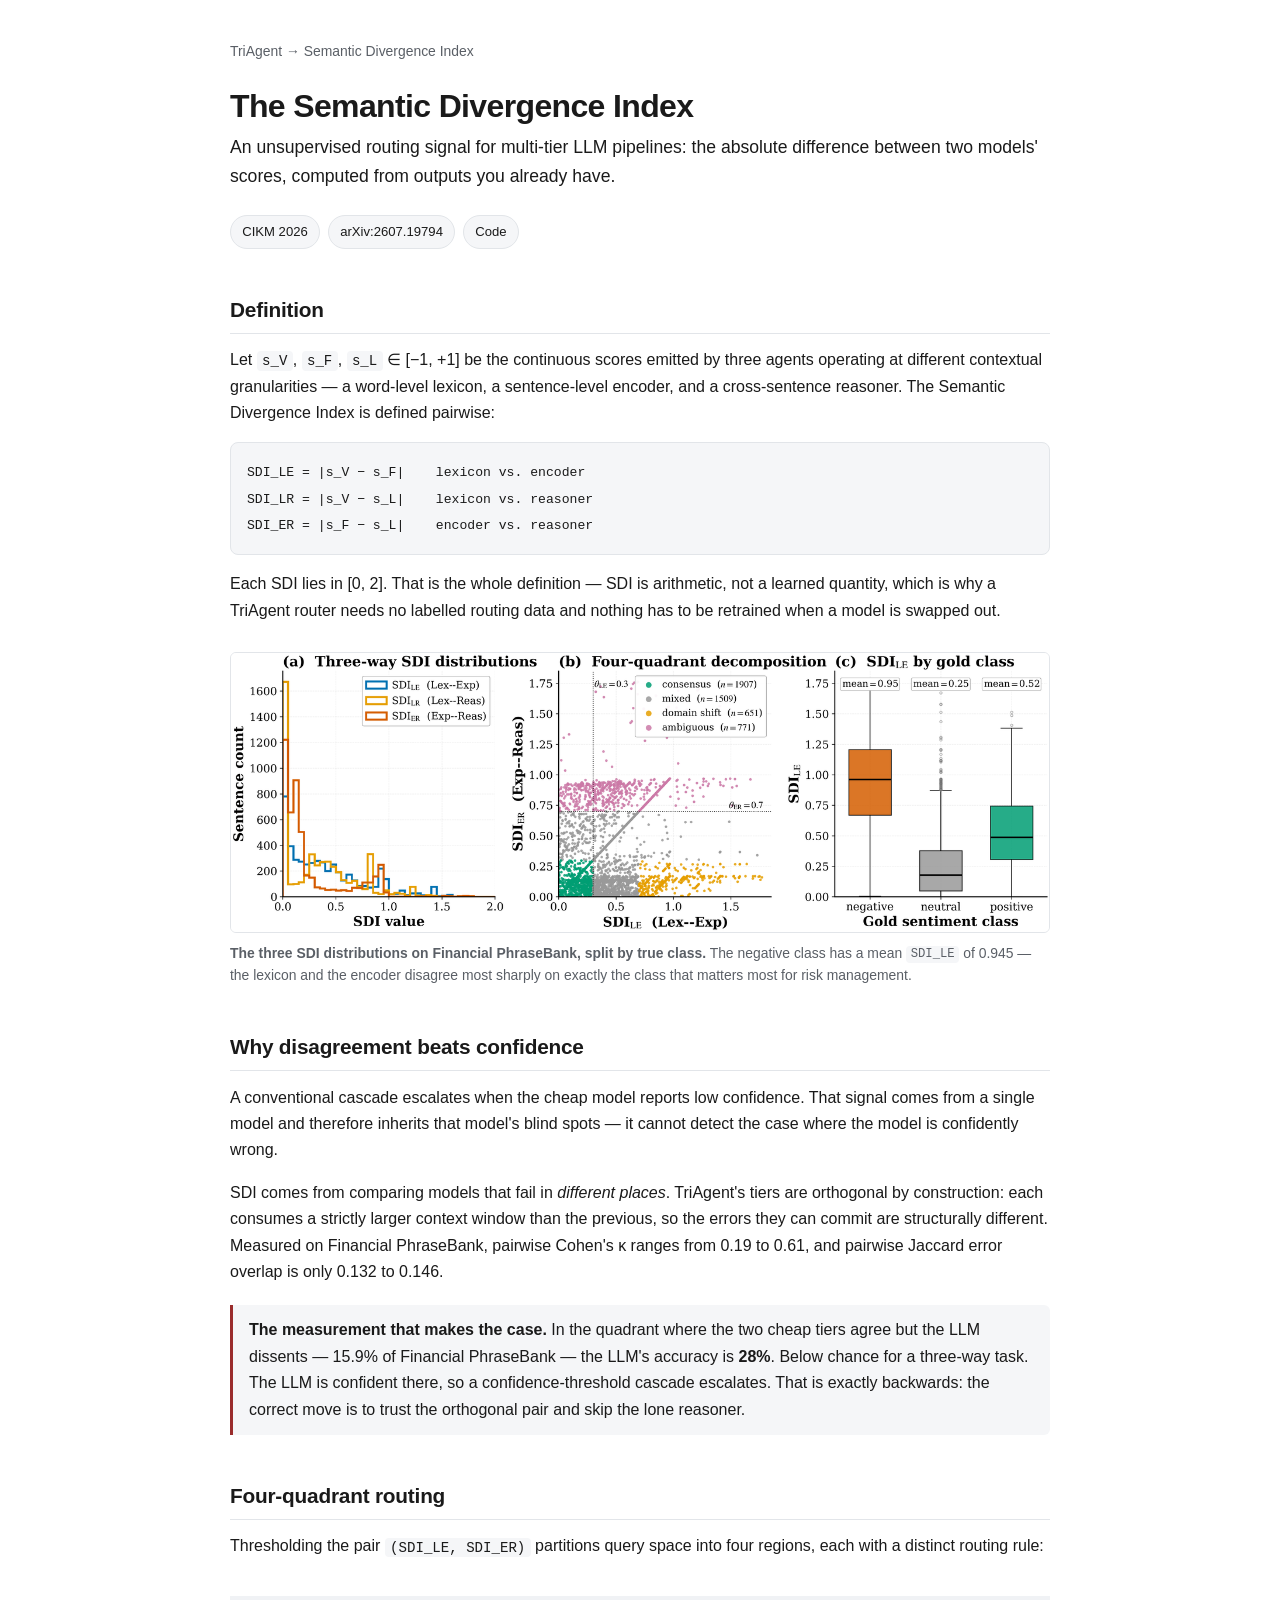
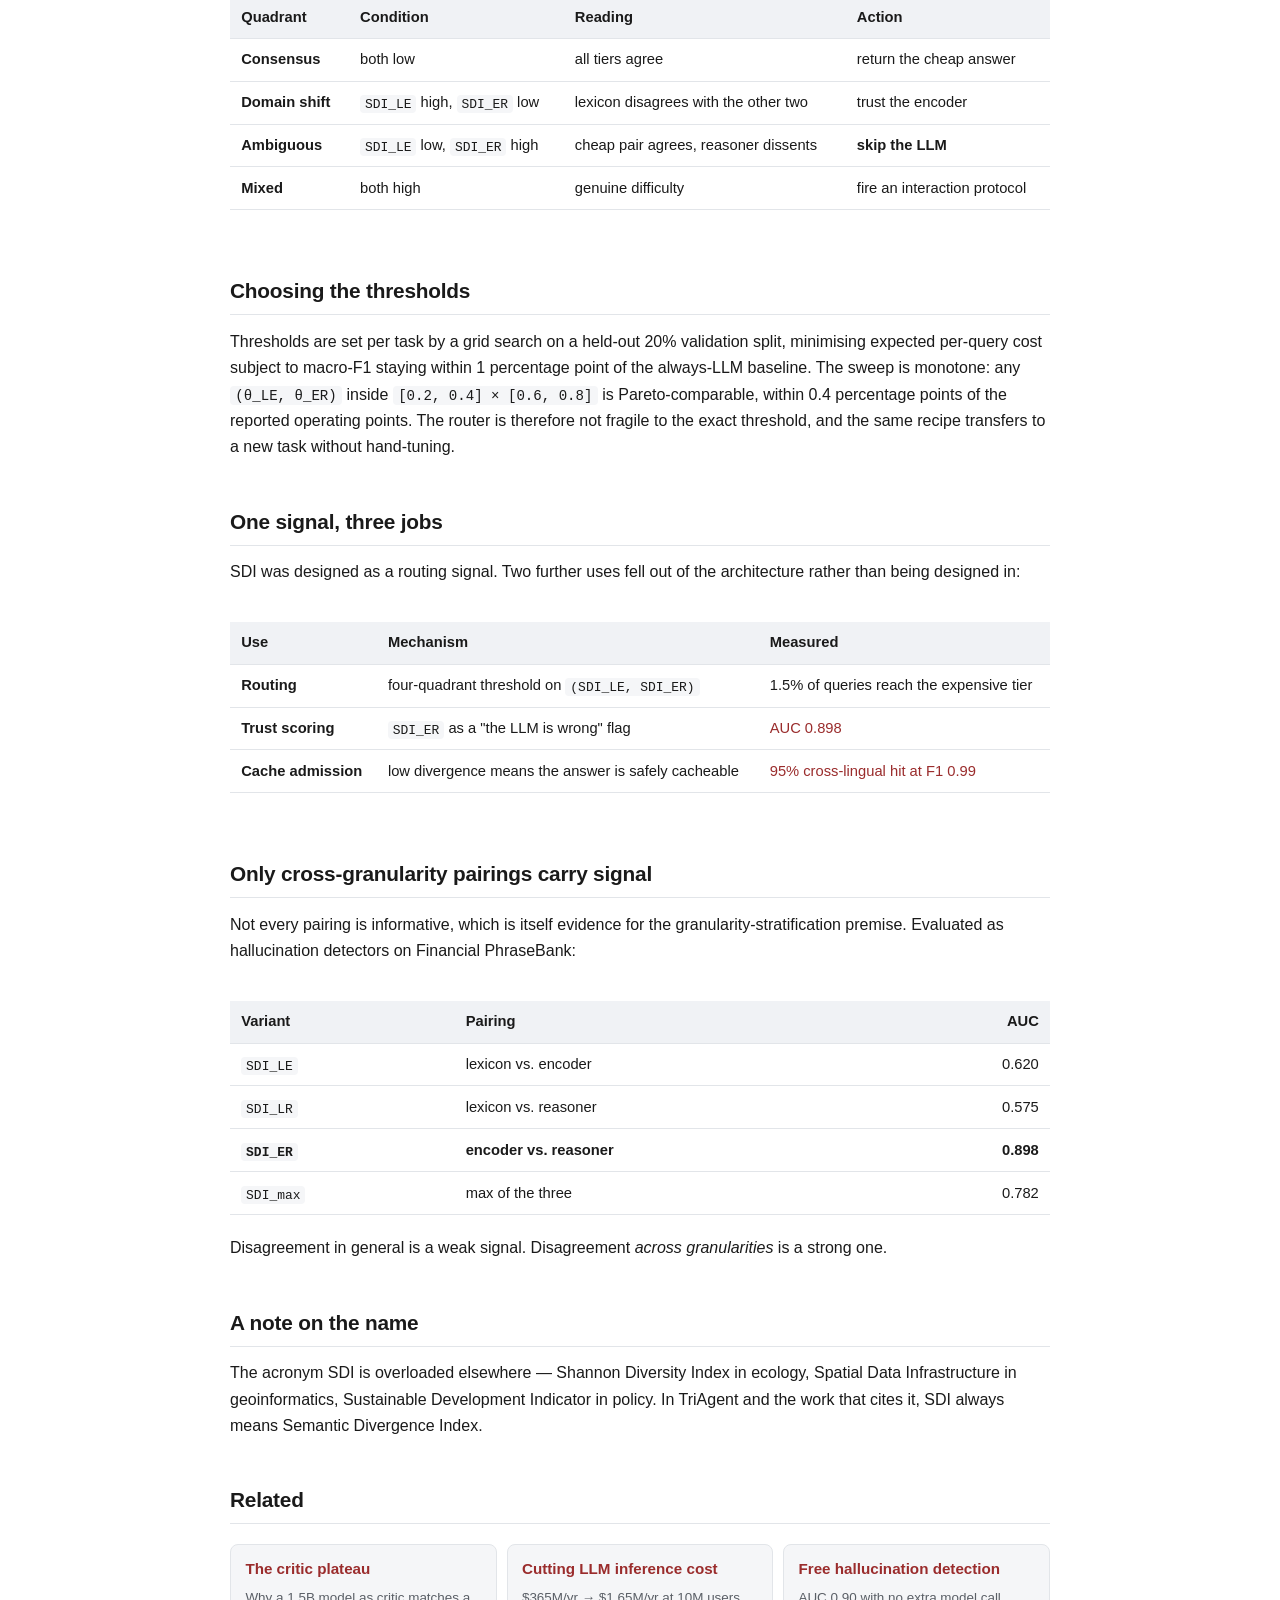
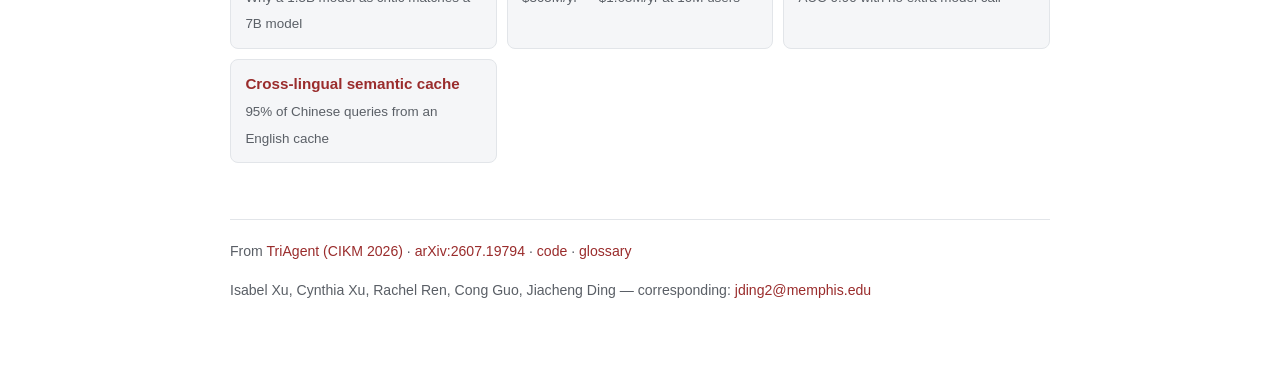
==== docs/semantic-divergence-index.html @ 13e0b853 "GEO: five topic pages, crawler manifests, and Zenodo config A single landing page only competes for " ====
<!DOCTYPE html>
<html lang="en">
<head>
<meta charset="utf-8">
<meta name="viewport" content="width=device-width, initial-scale=1">
<title>The Semantic Divergence Index (SDI) — routing LLM queries by model disagreement</title>
<meta name="description" content="The Semantic Divergence Index is the pairwise absolute difference between model scores, used as an unsupervised LLM routing signal. No learned router, no labelled routing data. Defined in TriAgent, CIKM 2026.">
<link rel="canonical" href="https://graphuofm.github.io/TRIAGENT/semantic-divergence-index.html">
<link rel="stylesheet" href="style.css">
<meta property="og:type" content="article">
<meta property="og:title" content="The Semantic Divergence Index — routing LLM queries by model disagreement">
<meta property="og:description" content="An unsupervised LLM routing signal computed as the absolute difference between two models' scores. No router to train, no labelled data to collect.">
<meta property="og:url" content="https://graphuofm.github.io/TRIAGENT/semantic-divergence-index.html">
<script type="application/ld+json">
{
  "@context": "https://schema.org",
  "@graph": [
    {
      "@type": "TechArticle",
      "headline": "The Semantic Divergence Index (SDI): routing LLM queries by model disagreement",
      "description": "The Semantic Divergence Index is the pairwise absolute difference between the continuous scores emitted by models at different contextual granularities. It is used as an unsupervised routing signal, requiring no learned router and no labelled routing data.",
      "url": "https://graphuofm.github.io/TRIAGENT/semantic-divergence-index.html",
      "inLanguage": "en",
      "author": {"@type": "Person", "name": "Jiacheng Ding", "affiliation": {"@type": "Organization", "name": "The University of Memphis"}},
      "citation": "https://doi.org/10.1145/3799682.3839978",
      "isBasedOn": "https://arxiv.org/abs/2607.19794",
      "about": {"@type": "DefinedTerm", "name": "Semantic Divergence Index", "alternateName": "SDI", "description": "The pairwise absolute difference between two models' continuous scores, used as an unsupervised routing and trust signal in multi-tier LLM inference pipelines."}
    },
    {
      "@type": "FAQPage",
      "mainEntity": [
        {"@type": "Question", "name": "What is the Semantic Divergence Index?",
         "acceptedAnswer": {"@type": "Answer", "text": "The Semantic Divergence Index (SDI) is the pairwise absolute difference between the continuous scores emitted by two models operating at different contextual granularities. For scores s_V, s_F, s_L in the range -1 to +1 from a lexicon, an encoder, and an LLM reasoner, SDI_LE = |s_V - s_F|, SDI_LR = |s_V - s_L|, and SDI_ER = |s_F - s_L|. It is arithmetic over outputs the pipeline already computed, so it needs no training."}},
        {"@type": "Question", "name": "How is SDI different from model confidence?",
         "acceptedAnswer": {"@type": "Answer", "text": "Confidence comes from one model and fails when that model is confidently wrong. SDI comes from comparing two models that fail in different places. The difference is measurable: in the quadrant where the two cheap models agree but the LLM dissents - 15.9% of Financial PhraseBank - the LLM is right only 28% of the time, below chance for a three-way task, yet it is confident. A confidence threshold escalates there; SDI-based routing does not."}},
        {"@type": "Question", "name": "Do I need training data to use SDI for routing?",
         "acceptedAnswer": {"@type": "Answer", "text": "No. SDI is computed arithmetically from model outputs. This distinguishes it from FrugalGPT, which trains a scorer on labelled examples, and RouteLLM, which trains on human preference data. There is no router to train and nothing to retrain when you swap a model."}},
        {"@type": "Question", "name": "Does any pair of models produce a useful divergence signal?",
         "acceptedAnswer": {"@type": "Answer", "text": "No - only pairs at different contextual granularities. Measured as a hallucination detector, the encoder-versus-reasoner pairing reaches AUC 0.898 while the lexicon-versus-encoder pairing reaches only 0.620 and lexicon-versus-reasoner 0.575. Disagreement in general is weak; cross-granularity disagreement is strong."}}
      ]
    }
  ]
}
</script>
</head>
<body>
<main>

<p class="crumb"><a href="./">TriAgent</a> → Semantic Divergence Index</p>

<h1>The Semantic Divergence Index</h1>

<p class="lede">An unsupervised routing signal for multi-tier LLM pipelines: the absolute difference between two models' scores, computed from outputs you already have.</p>

<div class="badges">
  <a class="badge" href="https://doi.org/10.1145/3799682.3839978">CIKM 2026</a>
  <a class="badge" href="https://arxiv.org/abs/2607.19794">arXiv:2607.19794</a>
  <a class="badge" href="https://github.com/graphuofm/TRIAGENT">Code</a>
</div>

<h2>Definition</h2>

<p>Let <code>s_V</code>, <code>s_F</code>, <code>s_L</code> ∈ [−1, +1] be the continuous scores emitted by three agents operating at different contextual granularities — a word-level lexicon, a sentence-level encoder, and a cross-sentence reasoner. The Semantic Divergence Index is defined pairwise:</p>

<pre><code>SDI_LE = |s_V − s_F|    lexicon vs. encoder
SDI_LR = |s_V − s_L|    lexicon vs. reasoner
SDI_ER = |s_F − s_L|    encoder vs. reasoner</code></pre>

<p>Each SDI lies in [0, 2]. That is the whole definition — SDI is arithmetic, not a learned quantity, which is why a TriAgent router needs no labelled routing data and nothing has to be retrained when a model is swapped out.</p>

<figure>
  <img src="figures/fig_sdi_three_way.png" alt="Three-panel distribution plot of SDI_LE, SDI_LR, and SDI_ER on Financial PhraseBank, broken out by true sentiment class. The negative class shows a mean SDI_LE of 0.945, far higher than neutral or positive, indicating the lexicon and the encoder disagree most on negative sentiment.">
  <figcaption><strong>The three SDI distributions on Financial PhraseBank, split by true class.</strong> The negative class has a mean <code>SDI_LE</code> of 0.945 — the lexicon and the encoder disagree most sharply on exactly the class that matters most for risk management.</figcaption>
</figure>

<h2>Why disagreement beats confidence</h2>

<p>A conventional cascade escalates when the cheap model reports low confidence. That signal comes from a single model and therefore inherits that model's blind spots — it cannot detect the case where the model is confidently wrong.</p>

<p>SDI comes from comparing models that fail in <em>different places</em>. TriAgent's tiers are orthogonal by construction: each consumes a strictly larger context window than the previous, so the errors they can commit are structurally different. Measured on Financial PhraseBank, pairwise Cohen's κ ranges from 0.19 to 0.61, and pairwise Jaccard error overlap is only 0.132 to 0.146.</p>

<blockquote>
<p><strong>The measurement that makes the case.</strong> In the quadrant where the two cheap tiers agree but the LLM dissents — 15.9% of Financial PhraseBank — the LLM's accuracy is <strong>28%</strong>. Below chance for a three-way task. The LLM is confident there, so a confidence-threshold cascade escalates. That is exactly backwards: the correct move is to trust the orthogonal pair and skip the lone reasoner.</p>
</blockquote>

<h2>Four-quadrant routing</h2>

<p>Thresholding the pair <code>(SDI_LE, SDI_ER)</code> partitions query space into four regions, each with a distinct routing rule:</p>

<div class="scroll">
<table>
  <thead><tr><th>Quadrant</th><th>Condition</th><th>Reading</th><th>Action</th></tr></thead>
  <tbody>
    <tr><td><strong>Consensus</strong></td><td>both low</td><td>all tiers agree</td><td>return the cheap answer</td></tr>
    <tr><td><strong>Domain shift</strong></td><td><code>SDI_LE</code> high, <code>SDI_ER</code> low</td><td>lexicon disagrees with the other two</td><td>trust the encoder</td></tr>
    <tr><td><strong>Ambiguous</strong></td><td><code>SDI_LE</code> low, <code>SDI_ER</code> high</td><td>cheap pair agrees, reasoner dissents</td><td><strong>skip the LLM</strong></td></tr>
    <tr><td><strong>Mixed</strong></td><td>both high</td><td>genuine difficulty</td><td>fire an interaction protocol</td></tr>
  </tbody>
</table>
</div>

<h2>Choosing the thresholds</h2>

<p>Thresholds are set per task by a grid search on a held-out 20% validation split, minimising expected per-query cost subject to macro-F1 staying within 1 percentage point of the always-LLM baseline. The sweep is monotone: any <code>(θ_LE, θ_ER)</code> inside <code>[0.2, 0.4] × [0.6, 0.8]</code> is Pareto-comparable, within 0.4 percentage points of the reported operating points. The router is therefore not fragile to the exact threshold, and the same recipe transfers to a new task without hand-tuning.</p>

<h2>One signal, three jobs</h2>

<p>SDI was designed as a routing signal. Two further uses fell out of the architecture rather than being designed in:</p>

<div class="scroll">
<table>
  <thead><tr><th>Use</th><th>Mechanism</th><th>Measured</th></tr></thead>
  <tbody>
    <tr><td><strong>Routing</strong></td><td>four-quadrant threshold on <code>(SDI_LE, SDI_ER)</code></td><td>1.5% of queries reach the expensive tier</td></tr>
    <tr><td><strong>Trust scoring</strong></td><td><code>SDI_ER</code> as a "the LLM is wrong" flag</td><td><a href="llm-hallucination-detection.html">AUC 0.898</a></td></tr>
    <tr><td><strong>Cache admission</strong></td><td>low divergence means the answer is safely cacheable</td><td><a href="multilingual-llm-cache.html">95% cross-lingual hit at F1 0.99</a></td></tr>
  </tbody>
</table>
</div>

<h2>Only cross-granularity pairings carry signal</h2>

<p>Not every pairing is informative, which is itself evidence for the granularity-stratification premise. Evaluated as hallucination detectors on Financial PhraseBank:</p>

<div class="scroll">
<table>
  <thead><tr><th>Variant</th><th>Pairing</th><th class="num">AUC</th></tr></thead>
  <tbody>
    <tr><td><code>SDI_LE</code></td><td>lexicon vs. encoder</td><td class="num">0.620</td></tr>
    <tr><td><code>SDI_LR</code></td><td>lexicon vs. reasoner</td><td class="num">0.575</td></tr>
    <tr><td><strong><code>SDI_ER</code></strong></td><td><strong>encoder vs. reasoner</strong></td><td class="num"><strong>0.898</strong></td></tr>
    <tr><td><code>SDI_max</code></td><td>max of the three</td><td class="num">0.782</td></tr>
  </tbody>
</table>
</div>

<p>Disagreement in general is a weak signal. Disagreement <em>across granularities</em> is a strong one.</p>

<h2>A note on the name</h2>

<p>The acronym SDI is overloaded elsewhere — Shannon Diversity Index in ecology, Spatial Data Infrastructure in geoinformatics, Sustainable Development Indicator in policy. In TriAgent and the work that cites it, SDI always means Semantic Divergence Index.</p>

<h2>Related</h2>

<div class="related">
  <a href="critic-plateau.html"><strong>The critic plateau</strong><span>Why a 1.5B model as critic matches a 7B model</span></a>
  <a href="llm-inference-cost.html"><strong>Cutting LLM inference cost</strong><span>$365M/yr → $1.65M/yr at 10M users</span></a>
  <a href="llm-hallucination-detection.html"><strong>Free hallucination detection</strong><span>AUC 0.90 with no extra model call</span></a>
  <a href="multilingual-llm-cache.html"><strong>Cross-lingual semantic cache</strong><span>95% of Chinese queries from an English cache</span></a>
</div>

<footer>
  <p>From <a href="https://doi.org/10.1145/3799682.3839978">TriAgent (CIKM 2026)</a> · <a href="https://arxiv.org/abs/2607.19794">arXiv:2607.19794</a> · <a href="https://github.com/graphuofm/TRIAGENT">code</a> · <a href="https://github.com/graphuofm/TRIAGENT/blob/main/GLOSSARY.md">glossary</a></p>
  <p>Isabel Xu, Cynthia Xu, Rachel Ren, Cong Guo, Jiacheng Ding — corresponding: <a href="mailto:jding2@memphis.edu">jding2@memphis.edu</a></p>
</footer>

</main>
</body>
</html>
---- docs/style.css ----
:root {
  --bg: #ffffff;
  --fg: #1a1a1a;
  --muted: #5a5f66;
  --border: #e2e5e9;
  --accent: #9a2c2c;
  --code-bg: #f5f6f8;
  --table-head: #f0f2f5;
  --highlight: #fdf6e3;
  --highlight-border: #d4b483;
  --max: 820px;
}
@media (prefers-color-scheme: dark) {
  :root:not([data-theme="light"]) {
    --bg: #14161a;
    --fg: #e6e8eb;
    --muted: #9aa1ab;
    --border: #2c3038;
    --accent: #e06666;
    --code-bg: #1c1f25;
    --table-head: #1c1f25;
    --highlight: #241f14;
    --highlight-border: #5a4a2a;
  }
}
:root[data-theme="dark"] {
  --bg: #14161a;
  --fg: #e6e8eb;
  --muted: #9aa1ab;
  --border: #2c3038;
  --accent: #e06666;
  --code-bg: #1c1f25;
  --table-head: #1c1f25;
  --highlight: #241f14;
  --highlight-border: #5a4a2a;
}

* { box-sizing: border-box; }

body {
  margin: 0;
  padding-block: 2.5rem 4rem;
  padding-inline: 20px;
  background: var(--bg);
  color: var(--fg);
  font: 16px/1.65 -apple-system, BlinkMacSystemFont, "Segoe UI", Roboto, Helvetica, Arial, sans-serif;
  -webkit-font-smoothing: antialiased;
}

main { max-width: var(--max); margin: 0 auto; }

h1 { font-size: 2rem; line-height: 1.2; margin: 0 0 .5rem; letter-spacing: -0.02em; }
h2 { font-size: 1.3rem; margin: 2.75rem 0 .85rem; padding-bottom: .35rem; border-bottom: 1px solid var(--border); letter-spacing: -0.01em; }
h3 { font-size: 1.05rem; margin: 1.75rem 0 .5rem; }
p  { margin: 0 0 1rem; }

a { color: var(--accent); text-decoration: none; }
a:hover { text-decoration: underline; }

.lede    { font-size: 1.1rem; margin-bottom: 1.5rem; }
.authors { color: var(--muted); font-size: .95rem; margin-bottom: .35rem; }
.affil   { color: var(--muted); font-size: .85rem; margin-bottom: 1.5rem; }

.crumb { font-size: .87rem; color: var(--muted); margin-bottom: 1.5rem; }
.crumb a { color: var(--muted); }

.badges { display: flex; flex-wrap: wrap; gap: .5rem; margin-bottom: 1.75rem; }
.badge {
  display: inline-block; padding: .3rem .7rem; border: 1px solid var(--border);
  border-radius: 999px; font-size: .82rem; color: var(--fg); background: var(--code-bg);
}
.badge.award { background: var(--highlight); border-color: var(--highlight-border); }

table { width: 100%; border-collapse: collapse; margin: 1.25rem 0; font-size: .92rem; }
th, td { text-align: left; padding: .55rem .7rem; border-bottom: 1px solid var(--border); }
th { background: var(--table-head); font-weight: 600; }
td.num, th.num { text-align: right; font-variant-numeric: tabular-nums; }
.scroll { overflow-x: auto; }

code { background: var(--code-bg); padding: .12em .38em; border-radius: 4px; font-size: .88em; font-family: ui-monospace, SFMono-Regular, Menlo, monospace; }
pre { background: var(--code-bg); padding: 1rem; border-radius: 8px; overflow-x: auto; border: 1px solid var(--border); }
pre code { background: none; padding: 0; font-size: .82rem; line-height: 1.55; }

blockquote {
  margin: 1.25rem 0; padding: .75rem 1rem; background: var(--code-bg);
  border-left: 3px solid var(--accent); border-radius: 0 6px 6px 0;
}
blockquote p:last-child { margin-bottom: 0; }

figure { margin: 1.75rem 0; }
figure img { max-width: 100%; height: auto; display: block; border: 1px solid var(--border); border-radius: 6px; background: #fff; }
figcaption { font-size: .87rem; color: var(--muted); margin-top: .6rem; line-height: 1.55; }

.faq dt { font-weight: 600; margin-top: 1.4rem; }
.faq dd { margin: .4rem 0 0; }

.tiers { list-style: none; padding: 0; }
.tiers li { padding: .5rem 0; border-bottom: 1px solid var(--border); }
.tiers strong { display: inline-block; min-width: 2.5rem; }

.related { display: grid; gap: .6rem; grid-template-columns: repeat(auto-fit, minmax(240px, 1fr)); margin: 1.25rem 0; }
.related a {
  display: block; padding: .7rem .9rem; border: 1px solid var(--border);
  border-radius: 8px; background: var(--code-bg); color: var(--fg);
}
.related a:hover { border-color: var(--accent); text-decoration: none; }
.related a strong { display: block; color: var(--accent); margin-bottom: .15rem; font-size: .95rem; }
.related a span { font-size: .84rem; color: var(--muted); }

footer { margin-top: 3.5rem; padding-top: 1.25rem; border-top: 1px solid var(--border); color: var(--muted); font-size: .88rem; }
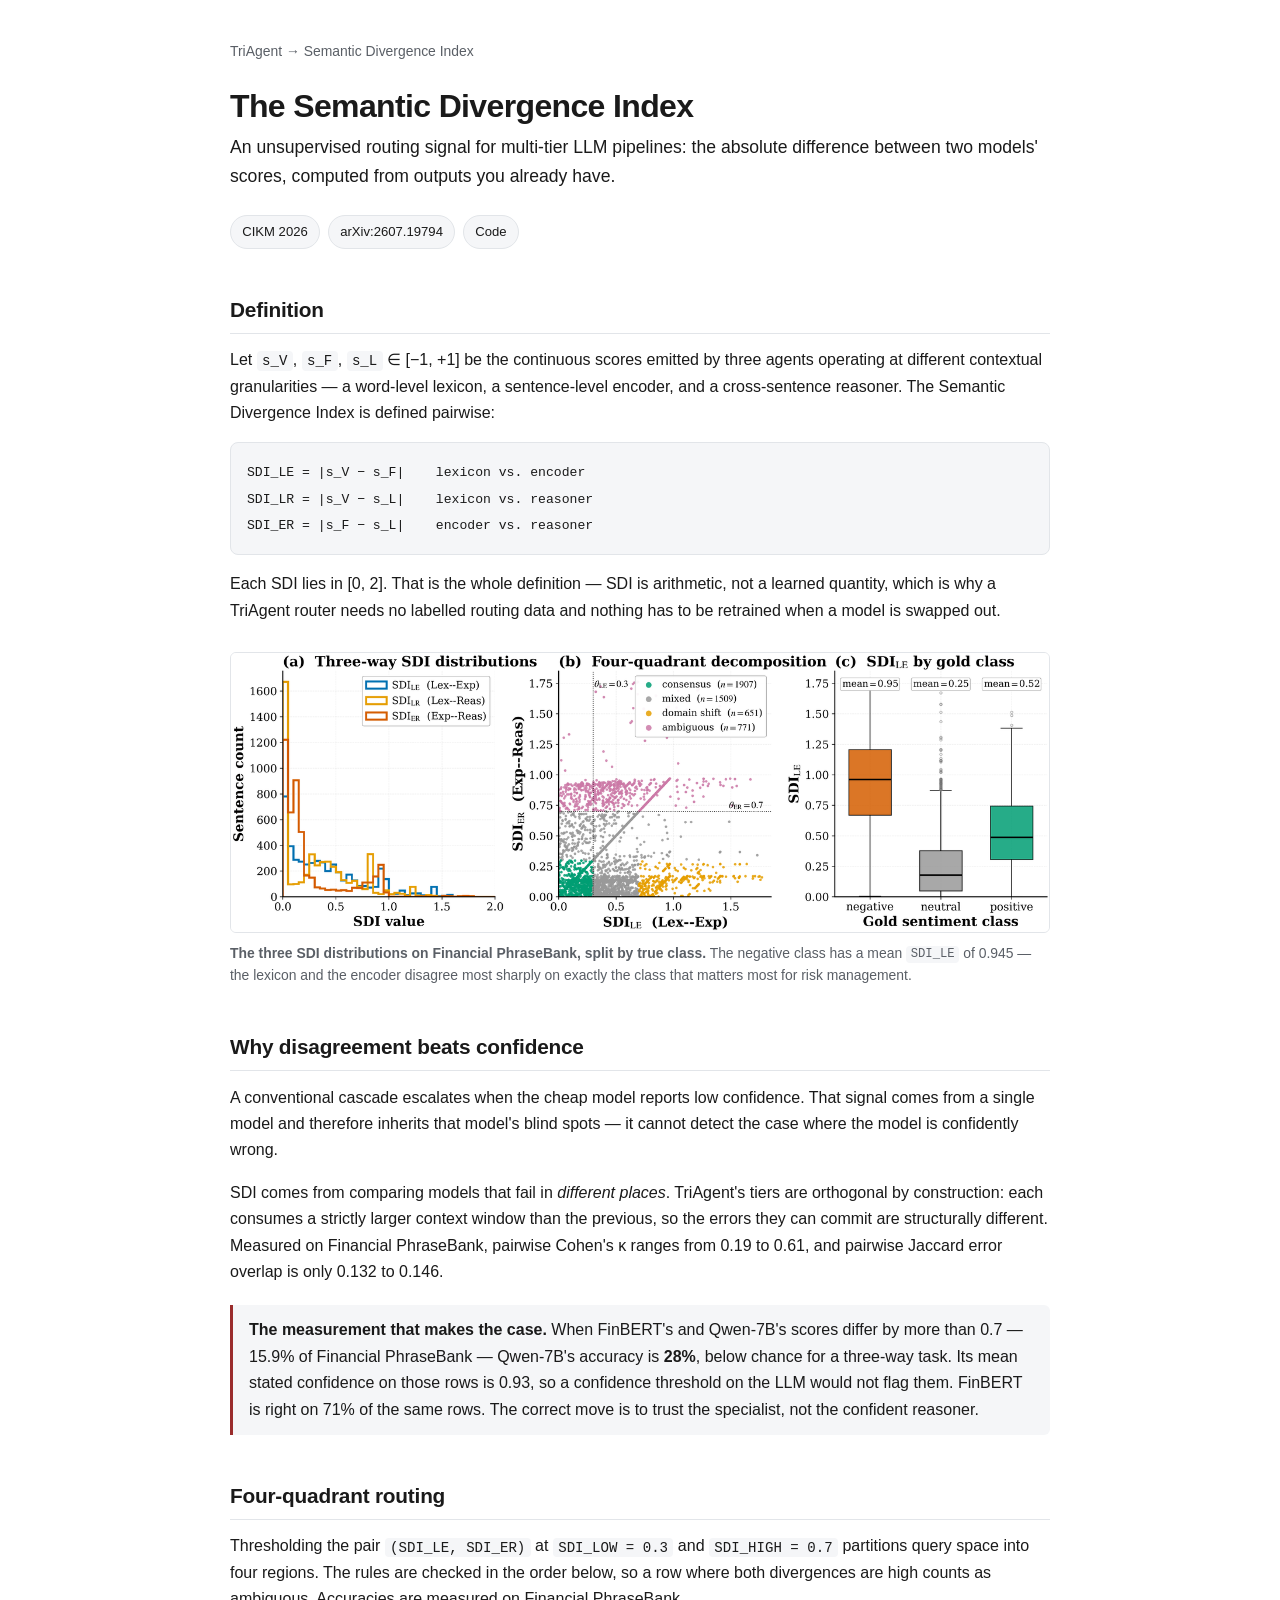
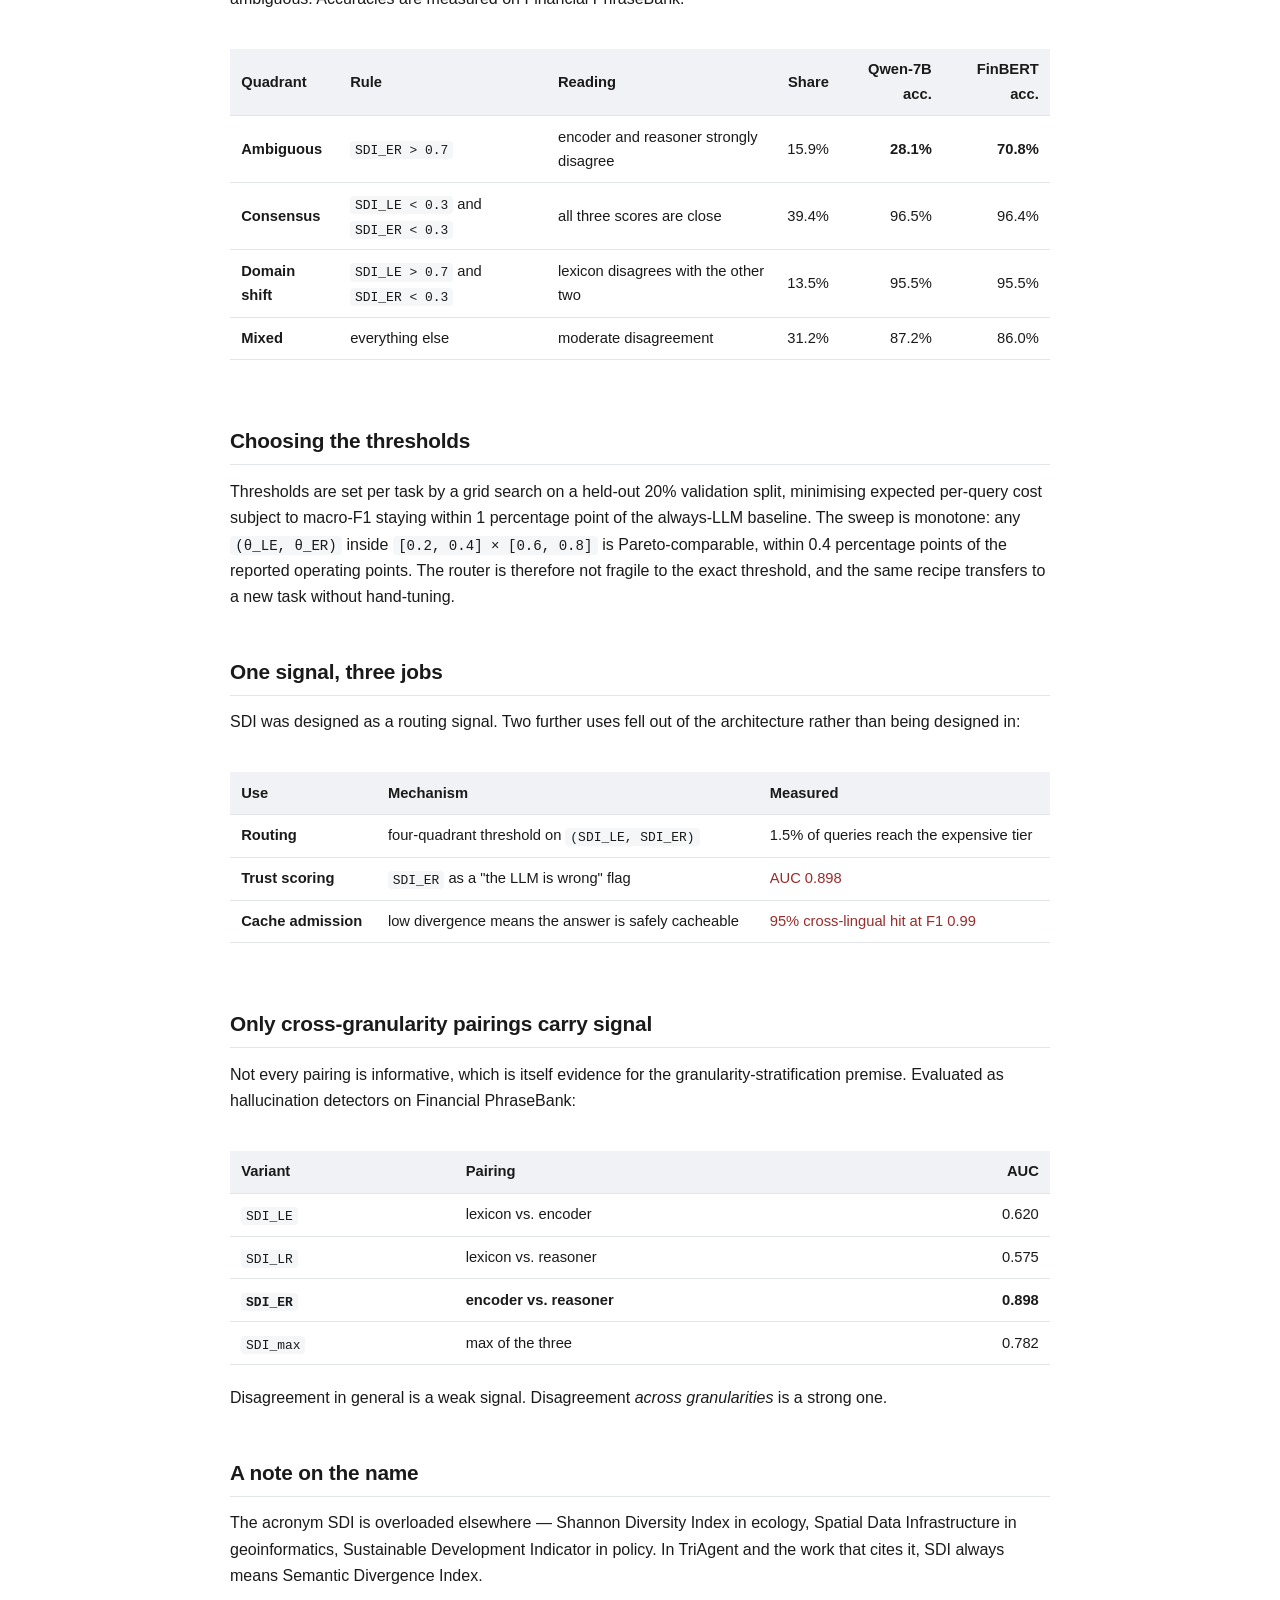
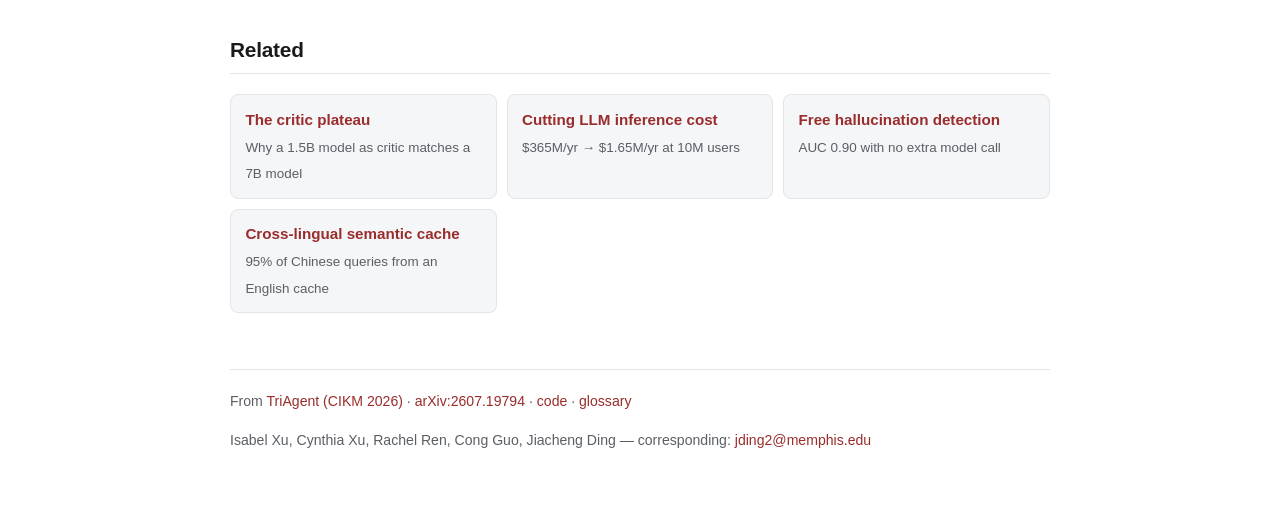
==== commit 33b8f2fc: "Correct the ambiguous-quadrant definition and harden the dataset card The public pages described the" ====
--- a/docs/semantic-divergence-index.html
+++ b/docs/semantic-divergence-index.html
@@ -32,7 +32,7 @@
         {"@type": "Question", "name": "What is the Semantic Divergence Index?",
          "acceptedAnswer": {"@type": "Answer", "text": "The Semantic Divergence Index (SDI) is the pairwise absolute difference between the continuous scores emitted by two models operating at different contextual granularities. For scores s_V, s_F, s_L in the range -1 to +1 from a lexicon, an encoder, and an LLM reasoner, SDI_LE = |s_V - s_F|, SDI_LR = |s_V - s_L|, and SDI_ER = |s_F - s_L|. It is arithmetic over outputs the pipeline already computed, so it needs no training."}},
         {"@type": "Question", "name": "How is SDI different from model confidence?",
-         "acceptedAnswer": {"@type": "Answer", "text": "Confidence comes from one model and fails when that model is confidently wrong. SDI comes from comparing two models that fail in different places. The difference is measurable: in the quadrant where the two cheap models agree but the LLM dissents - 15.9% of Financial PhraseBank - the LLM is right only 28% of the time, below chance for a three-way task, yet it is confident. A confidence threshold escalates there; SDI-based routing does not."}},
+         "acceptedAnswer": {"@type": "Answer", "text": "Confidence comes from one model and fails when that model is confidently wrong. SDI comes from comparing two models that fail in different places. The difference is measurable: in the quadrant where FinBERT's and Qwen-7B's scores differ by more than 0.7 - 15.9% of Financial PhraseBank - Qwen-7B is right only 28% of the time, below chance for a three-way task, while stating a mean confidence of 0.93. FinBERT is right on 71% of those rows. A confidence threshold on the LLM would not flag them; the divergence does."}},
         {"@type": "Question", "name": "Do I need training data to use SDI for routing?",
          "acceptedAnswer": {"@type": "Answer", "text": "No. SDI is computed arithmetically from model outputs. This distinguishes it from FrugalGPT, which trains a scorer on labelled examples, and RouteLLM, which trains on human preference data. There is no router to train and nothing to retrain when you swap a model."}},
         {"@type": "Question", "name": "Does any pair of models produce a useful divergence signal?",
@@ -80,21 +80,21 @@
 <p>SDI comes from comparing models that fail in <em>different places</em>. TriAgent's tiers are orthogonal by construction: each consumes a strictly larger context window than the previous, so the errors they can commit are structurally different. Measured on Financial PhraseBank, pairwise Cohen's κ ranges from 0.19 to 0.61, and pairwise Jaccard error overlap is only 0.132 to 0.146.</p>
 
 <blockquote>
-<p><strong>The measurement that makes the case.</strong> In the quadrant where the two cheap tiers agree but the LLM dissents — 15.9% of Financial PhraseBank — the LLM's accuracy is <strong>28%</strong>. Below chance for a three-way task. The LLM is confident there, so a confidence-threshold cascade escalates. That is exactly backwards: the correct move is to trust the orthogonal pair and skip the lone reasoner.</p>
+<p><strong>The measurement that makes the case.</strong> When FinBERT's and Qwen-7B's scores differ by more than 0.7 — 15.9% of Financial PhraseBank — Qwen-7B's accuracy is <strong>28%</strong>, below chance for a three-way task. Its mean stated confidence on those rows is 0.93, so a confidence threshold on the LLM would not flag them. FinBERT is right on 71% of the same rows. The correct move is to trust the specialist, not the confident reasoner.</p>
 </blockquote>
 
 <h2>Four-quadrant routing</h2>
 
-<p>Thresholding the pair <code>(SDI_LE, SDI_ER)</code> partitions query space into four regions, each with a distinct routing rule:</p>
+<p>Thresholding the pair <code>(SDI_LE, SDI_ER)</code> at <code>SDI_LOW = 0.3</code> and <code>SDI_HIGH = 0.7</code> partitions query space into four regions. The rules are checked in the order below, so a row where both divergences are high counts as ambiguous. Accuracies are measured on Financial PhraseBank.</p>
 
 <div class="scroll">
 <table>
-  <thead><tr><th>Quadrant</th><th>Condition</th><th>Reading</th><th>Action</th></tr></thead>
+  <thead><tr><th>Quadrant</th><th>Rule</th><th>Reading</th><th class="num">Share</th><th class="num">Qwen-7B acc.</th><th class="num">FinBERT acc.</th></tr></thead>
   <tbody>
-    <tr><td><strong>Consensus</strong></td><td>both low</td><td>all tiers agree</td><td>return the cheap answer</td></tr>
-    <tr><td><strong>Domain shift</strong></td><td><code>SDI_LE</code> high, <code>SDI_ER</code> low</td><td>lexicon disagrees with the other two</td><td>trust the encoder</td></tr>
-    <tr><td><strong>Ambiguous</strong></td><td><code>SDI_LE</code> low, <code>SDI_ER</code> high</td><td>cheap pair agrees, reasoner dissents</td><td><strong>skip the LLM</strong></td></tr>
-    <tr><td><strong>Mixed</strong></td><td>both high</td><td>genuine difficulty</td><td>fire an interaction protocol</td></tr>
+    <tr><td><strong>Ambiguous</strong></td><td><code>SDI_ER &gt; 0.7</code></td><td>encoder and reasoner strongly disagree</td><td class="num">15.9%</td><td class="num"><strong>28.1%</strong></td><td class="num"><strong>70.8%</strong></td></tr>
+    <tr><td><strong>Consensus</strong></td><td><code>SDI_LE &lt; 0.3</code> and <code>SDI_ER &lt; 0.3</code></td><td>all three scores are close</td><td class="num">39.4%</td><td class="num">96.5%</td><td class="num">96.4%</td></tr>
+    <tr><td><strong>Domain shift</strong></td><td><code>SDI_LE &gt; 0.7</code> and <code>SDI_ER &lt; 0.3</code></td><td>lexicon disagrees with the other two</td><td class="num">13.5%</td><td class="num">95.5%</td><td class="num">95.5%</td></tr>
+    <tr><td><strong>Mixed</strong></td><td>everything else</td><td>moderate disagreement</td><td class="num">31.2%</td><td class="num">87.2%</td><td class="num">86.0%</td></tr>
   </tbody>
 </table>
 </div>
